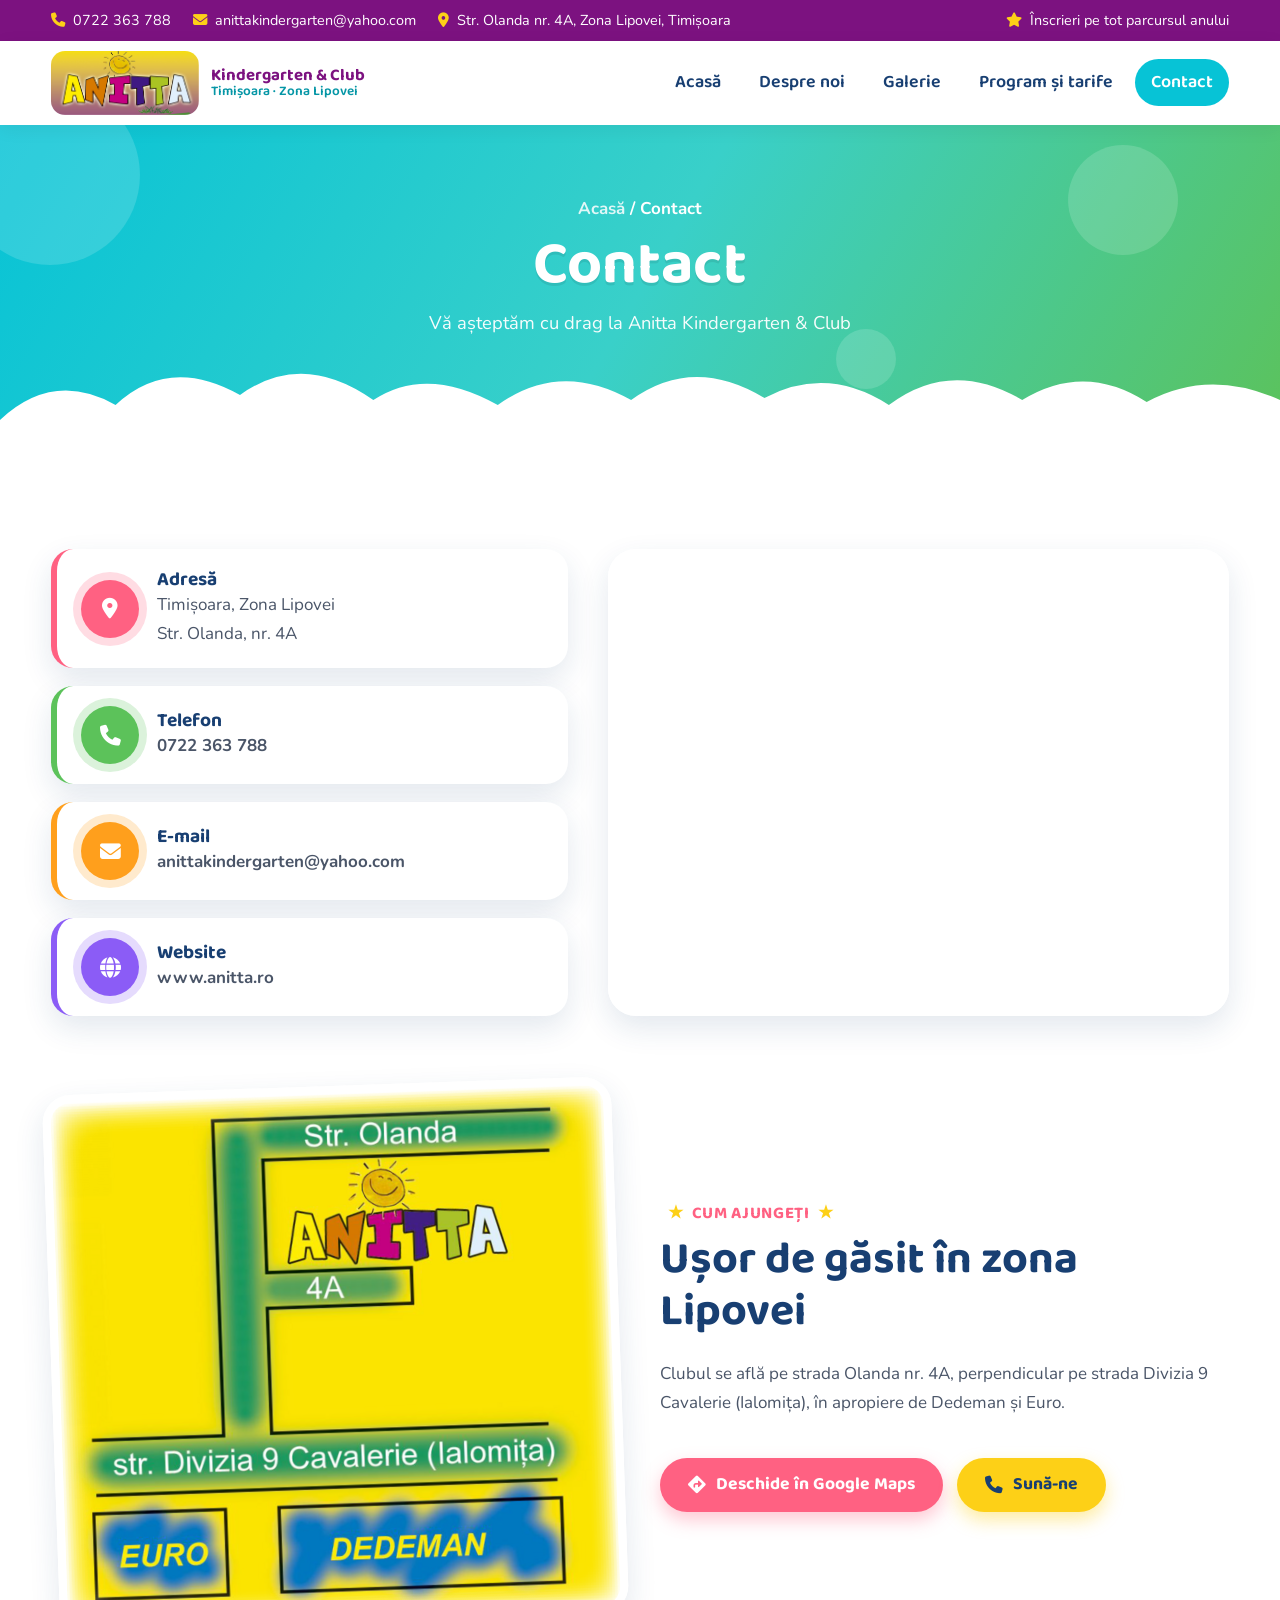
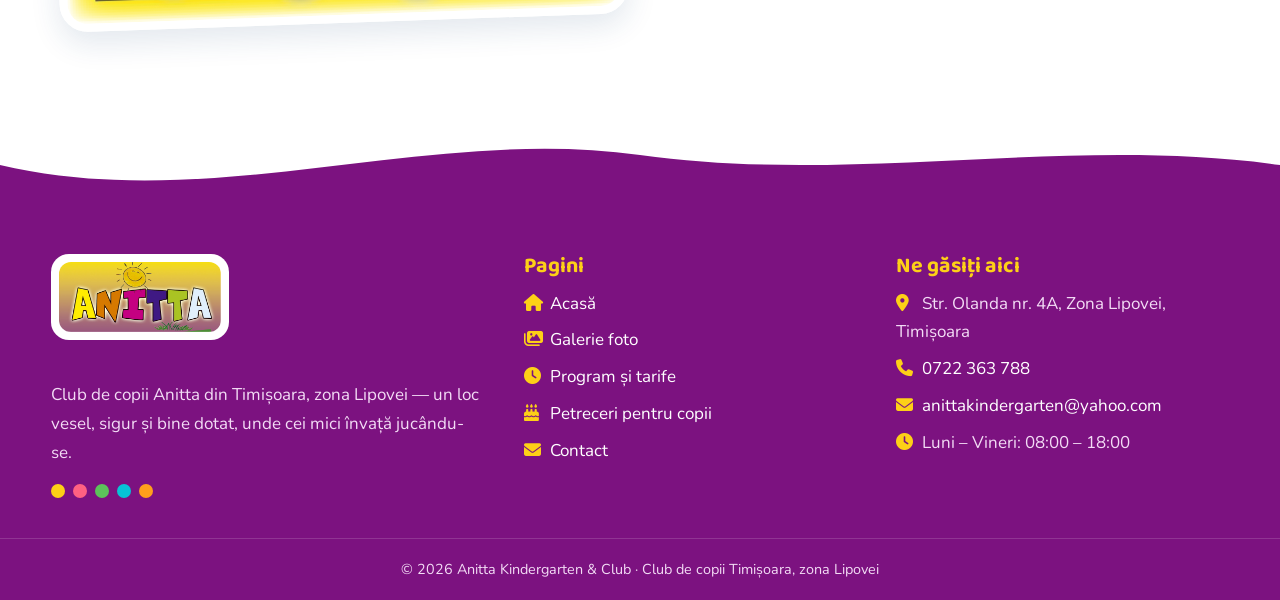
==== contact.html @ d9ce0f3c "Colorful redesign of anitta.ro website Co-Authored-By: Devin AI <158243242+devin-ai-integration[bot]" ====
<!DOCTYPE html>
<html lang="ro">
<head>
<meta charset="utf-8">
<meta name="viewport" content="width=device-width, initial-scale=1">
<title>Contact – Club de copii Anitta Timișoara</title>
<meta name="description" content="Contact Club de copii Anitta Timișoara: Str. Olanda nr. 4A, zona Lipovei. Telefon 0722 363 788.">
<meta name="keywords" content="club copii, grădiniță, timișoara, lipovei, calea lipovei, anitta">
<meta property="og:title" content="Contact – Club de copii Anitta Timișoara">
<meta property="og:description" content="Contact Club de copii Anitta Timișoara: Str. Olanda nr. 4A, zona Lipovei. Telefon 0722 363 788.">
<meta property="og:image" content="assets/img/galerie/despre-noi/a28.jpg">
<link rel="icon" href="assets/img/favicon.svg" type="image/svg+xml">
<link rel="preconnect" href="https://fonts.googleapis.com">
<link rel="preconnect" href="https://fonts.gstatic.com" crossorigin>
<link href="https://fonts.googleapis.com/css2?family=Baloo+2:wght@500;600;700;800&family=Nunito:wght@400;600;700;800&display=swap" rel="stylesheet">
<link rel="stylesheet" href="https://cdnjs.cloudflare.com/ajax/libs/font-awesome/6.5.2/css/all.min.css">
<link rel="stylesheet" href="assets/css/style.css">
</head>
<body>
<div class="topbar">
  <div class="container">
    <div class="topbar-info">
      <a href="tel:+40722363788"><i class="fa-solid fa-phone"></i> 0722 363 788</a>
      <a href="mailto:anittakindergarten@yahoo.com"><i class="fa-solid fa-envelope"></i> anittakindergarten@yahoo.com</a>
      <span class="topbar-address"><i class="fa-solid fa-location-dot"></i> Str. Olanda nr. 4A, Zona Lipovei, Timișoara</span>
    </div>
    <div class="topbar-social"><span><i class="fa-solid fa-star"></i> Înscrieri pe tot parcursul anului</span></div>
  </div>
</div>
<header class="site-header">
  <div class="container">
    <a class="logo" href="index.html" aria-label="Anitta - Acasă">
      <img src="assets/img/logo.png" alt="Anitta Kindergarten &amp; Club" width="305" height="132">
      <span class="logo-text">Kindergarten &amp; Club<small>Timișoara · Zona Lipovei</small></span>
    </a>
    <button class="nav-toggle" aria-label="Meniu" aria-expanded="false"><i class="fa-solid fa-bars"></i></button>
    <nav class="nav" aria-label="Navigare principală"><ul><li><a href="index.html">Acasă</a></li><li><a href="index.html#despre">Despre noi</a></li><li><a href="galerie.html">Galerie</a></li><li><a href="program.html">Program și tarife</a></li><li><a href="contact.html" class="active">Contact</a></li></ul></nav>
  </div>
</header>
<main>
<section class="page-banner ">
  <span class="bubble"></span><span class="bubble"></span><span class="bubble"></span>
  <div class="container">
    <div class="crumbs"><a href="index.html">Acasă</a> / Contact</div>
    <h1>Contact</h1>
    <p>Vă așteptăm cu drag la Anitta Kindergarten &amp; Club</p>
  </div>
  <div class="cloud-divider" aria-hidden="true"><svg viewBox="0 0 1440 110" preserveAspectRatio="none"><path fill="#fff" d="M0 70 Q60 20 130 55 Q190 5 270 45 Q340 0 420 50 Q480 15 560 55 Q630 10 710 50 Q780 5 860 48 Q930 15 1000 55 Q1070 8 1150 50 Q1220 12 1290 52 Q1360 18 1440 50 V110 H0 Z"/></svg></div>
</section>
<section class="section">
  <div class="container contact-grid">
    <div class="contact-cards">
      <div class="contact-card c-pink reveal"><span class="icon"><i class="fa-solid fa-location-dot"></i></span><div><h4>Adresă</h4><p>Timișoara, Zona Lipovei<br>Str. Olanda, nr. 4A</p></div></div>
      <div class="contact-card c-green reveal"><span class="icon"><i class="fa-solid fa-phone"></i></span><div><h4>Telefon</h4><p><a href="tel:+40722363788">0722 363 788</a></p></div></div>
      <div class="contact-card c-orange reveal"><span class="icon"><i class="fa-solid fa-envelope"></i></span><div><h4>E-mail</h4><p><a href="mailto:anittakindergarten@yahoo.com">anittakindergarten@yahoo.com</a></p></div></div>
      <div class="contact-card c-violet reveal"><span class="icon"><i class="fa-solid fa-globe"></i></span><div><h4>Website</h4><p><a href="https://www.anitta.ro">www.anitta.ro</a></p></div></div>
    </div>
    <div class="map reveal">
      <iframe src="https://maps.google.com/maps?q=Strada%20Olanda%204A%2C%20Timi%C8%99oara&amp;z=16&amp;output=embed" title="Hartă Club de copii Anitta" loading="lazy" referrerpolicy="no-referrer-when-downgrade" allowfullscreen></iframe>
    </div>
  </div>
  <div class="container access-map">
    <div class="reveal"><img src="assets/img/harta-acces.png" alt="Schiță de acces: Str. Olanda 4A, lângă str. Divizia 9 Cavalerie, în spatele Dedeman" loading="lazy"></div>
    <div class="reveal">
      <span class="eyebrow">Cum ajungeți</span>
      <h2>Ușor de găsit în zona Lipovei</h2>
      <p>Clubul se află pe strada Olanda nr. 4A, perpendicular pe strada Divizia 9 Cavalerie (Ialomița), în apropiere de Dedeman și Euro.</p>
      <div class="btn-row mt-40">
        <a class="btn" href="https://www.google.com/maps/search/?api=1&amp;query=Strada%20Olanda%204A%2C%20Timi%C8%99oara" target="_blank" rel="noopener"><i class="fa-solid fa-diamond-turn-right"></i> Deschide în Google Maps</a>
        <a class="btn btn--yellow" href="tel:+40722363788"><i class="fa-solid fa-phone"></i> Sună-ne</a>
      </div>
    </div>
  </div>
</section>
</main>
<footer class="site-footer">
  <div class="wave" aria-hidden="true"><svg viewBox="0 0 1440 80" preserveAspectRatio="none"><path d="M0 40 C240 90 480 0 720 30 C960 60 1200 10 1440 40 V80 H0 Z"/></svg></div>
  <div class="container footer-grid">
    <div>
      <a class="footer-logo" href="index.html"><img src="assets/img/logo.png" alt="Anitta Kindergarten &amp; Club"></a>
      <p>Club de copii Anitta din Timișoara, zona Lipovei — un loc vesel, sigur și bine dotat, unde cei mici învață jucându-se.</p>
      <div class="dots"><span style="background:#fdd017"></span><span style="background:#ff6182"></span><span style="background:#5cc25a"></span><span style="background:#07c3d6"></span><span style="background:#ff9f1c"></span></div>
    </div>
    <div>
      <h4>Pagini</h4>
      <ul>
        <li><a href="index.html"><i class="fa-solid fa-house"></i> Acasă</a></li>
        <li><a href="galerie.html"><i class="fa-solid fa-images"></i> Galerie foto</a></li>
        <li><a href="program.html"><i class="fa-solid fa-clock"></i> Program și tarife</a></li>
        <li><a href="petreceri.html"><i class="fa-solid fa-cake-candles"></i> Petreceri pentru copii</a></li>
        <li><a href="contact.html"><i class="fa-solid fa-envelope"></i> Contact</a></li>
      </ul>
    </div>
    <div>
      <h4>Ne găsiți aici</h4>
      <ul>
        <li><span><i class="fa-solid fa-location-dot"></i> Str. Olanda nr. 4A, Zona Lipovei, Timișoara</span></li>
        <li><a href="tel:+40722363788"><i class="fa-solid fa-phone"></i> 0722 363 788</a></li>
        <li><a href="mailto:anittakindergarten@yahoo.com"><i class="fa-solid fa-envelope"></i> anittakindergarten@yahoo.com</a></li>
        <li><span><i class="fa-solid fa-clock"></i> Luni – Vineri: 08:00 – 18:00</span></li>
      </ul>
    </div>
  </div>
  <div class="footer-bottom">© <span id="year">2026</span> Anitta Kindergarten &amp; Club · Club de copii Timișoara, zona Lipovei</div>
</footer>

<script src="assets/js/main.js"></script>
</body>
</html>
---- assets/css/style.css ----
:root {
  --aqua: #07c3d6;
  --aqua-dark: #0596a6;
  --aqua-light: #d4f4f8;
  --pink: #ff6182;
  --pink-dark: #e8465f;
  --yellow: #fdd017;
  --orange: #ff9f1c;
  --green: #5cc25a;
  --purple: #7c1280;
  --violet: #8b5cf6;
  --navy: #183f72;
  --text: #4a5568;
  --white: #fff;
  --radius: 24px;
  --shadow: 0 12px 30px rgba(24, 63, 114, 0.12);
  --font-head: "Baloo 2", "Comic Sans MS", cursive;
  --font-body: "Nunito", "Segoe UI", Arial, sans-serif;
}

*, *::before, *::after { box-sizing: border-box; }

html { scroll-behavior: smooth; }

body {
  margin: 0;
  font-family: var(--font-body);
  font-size: 17px;
  line-height: 1.7;
  color: var(--text);
  background: var(--white);
  overflow-x: hidden;
}

img { max-width: 100%; display: block; }

a { color: var(--pink); text-decoration: none; transition: color .2s; }
a:hover { color: var(--pink-dark); }

h1, h2, h3, h4 {
  font-family: var(--font-head);
  color: var(--navy);
  line-height: 1.15;
  margin: 0 0 .5em;
}

h1 { font-size: clamp(2.4rem, 5vw, 3.8rem); }
h2 { font-size: clamp(2rem, 3.6vw, 2.8rem); }
h3 { font-size: 1.45rem; }

.container { width: min(1180px, 92%); margin: 0 auto; }

.section { padding: 90px 0; position: relative; }
.section--aqua { background: var(--aqua-light); }
.section--pattern {
  background-color: var(--aqua-light);
  background-image: url("../img/pattern.svg");
  background-size: 420px;
}

.section-head { text-align: center; max-width: 720px; margin: 0 auto 50px; }
.eyebrow {
  display: inline-block;
  font-family: var(--font-head);
  font-weight: 700;
  font-size: 1.05rem;
  color: var(--pink);
  letter-spacing: .04em;
  text-transform: uppercase;
  margin-bottom: 6px;
}
.eyebrow::before, .eyebrow::after { content: "★"; color: var(--yellow); margin: 0 8px; }

/* ---------- Top bar & header ---------- */
.topbar {
  background: var(--purple);
  color: #fff;
  font-size: .9rem;
}
.topbar .container { display: flex; justify-content: space-between; align-items: center; gap: 16px; padding: 8px 0; flex-wrap: wrap; }
.topbar a { color: #fff; }
.topbar a:hover { color: var(--yellow); }
.topbar span, .topbar a { display: inline-flex; align-items: center; gap: 8px; }
.topbar .topbar-info { display: flex; gap: 22px; flex-wrap: wrap; }
.topbar i { color: var(--yellow); }

.site-header {
  position: sticky;
  top: 0;
  z-index: 50;
  background: rgba(255, 255, 255, .96);
  backdrop-filter: blur(6px);
  box-shadow: 0 4px 18px rgba(0, 0, 0, .06);
}
.site-header .container { display: flex; align-items: center; justify-content: space-between; padding: 10px 0; }
.logo { display: flex; align-items: center; gap: 12px; }
.logo img { height: 64px; width: auto; border-radius: 14px; }
.logo-text { font-family: var(--font-head); line-height: 1.05; color: var(--purple); font-weight: 700; font-size: 1.05rem; }
.logo-text small { display: block; color: var(--aqua-dark); font-size: .85rem; font-weight: 600; }

.nav ul { list-style: none; display: flex; gap: 6px; margin: 0; padding: 0; align-items: center; }
.nav a {
  font-family: var(--font-head);
  font-weight: 600;
  font-size: 1.12rem;
  color: var(--navy);
  padding: 8px 16px;
  border-radius: 999px;
  display: block;
}
.nav a:hover { color: var(--pink); background: #fff0f3; }
.nav a.active { color: #fff; background: var(--pink); }
.nav li:nth-child(2) a.active { background: var(--orange); }
.nav li:nth-child(3) a.active { background: var(--green); }
.nav li:nth-child(4) a.active { background: var(--violet); }
.nav li:nth-child(5) a.active { background: var(--aqua); }

.nav-toggle {
  display: none;
  background: var(--pink);
  color: #fff;
  border: 0;
  width: 46px; height: 46px;
  border-radius: 14px;
  font-size: 1.3rem;
  cursor: pointer;
}

/* ---------- Buttons ---------- */
.btn {
  display: inline-flex;
  align-items: center;
  gap: 10px;
  font-family: var(--font-head);
  font-weight: 700;
  font-size: 1.1rem;
  padding: 12px 28px;
  border-radius: 999px;
  border: 0;
  cursor: pointer;
  transition: transform .2s, box-shadow .2s, background .2s;
  color: #fff;
  background: var(--pink);
  box-shadow: 0 8px 18px rgba(255, 97, 130, .35);
}
.btn:hover { color: #fff; transform: translateY(-3px); background: var(--pink-dark); }
.btn--yellow { background: var(--yellow); color: var(--navy); box-shadow: 0 8px 18px rgba(253, 208, 23, .4); }
.btn--yellow:hover { background: #f5c400; color: var(--navy); }
.btn--outline { background: #fff; color: var(--navy); box-shadow: var(--shadow); }
.btn--outline:hover { background: var(--navy); color: #fff; }
.btn-row { display: flex; gap: 14px; flex-wrap: wrap; }

/* ---------- Hero ---------- */
.hero {
  position: relative;
  background-color: var(--aqua-light);
  background-image: url("../img/pattern.svg");
  background-size: 420px;
  padding: 70px 0 150px;
  overflow: hidden;
}
.hero .container { display: grid; grid-template-columns: 1.05fr 1fr; gap: 50px; align-items: center; position: relative; z-index: 2; }
.hero h1 span { color: var(--pink); }
.hero h1 .c1 { color: var(--orange); }
.hero h1 .c2 { color: var(--green); }
.hero h1 .c3 { color: var(--violet); }
.hero h1 .c4 { color: var(--aqua-dark); }
.hero-badge {
  display: inline-flex; align-items: center; gap: 8px;
  background: #fff; color: var(--purple);
  font-weight: 700; padding: 6px 16px; border-radius: 999px;
  box-shadow: var(--shadow); margin-bottom: 18px; font-size: .95rem;
}
.hero-badge i { color: var(--orange); }
.hero p.lead { font-size: 1.2rem; max-width: 520px; margin-bottom: 28px; }
.hero-highlight {
  display: inline-block;
  background: var(--yellow);
  color: var(--navy);
  font-family: var(--font-head);
  font-weight: 700;
  padding: 2px 14px;
  border-radius: 12px;
  transform: rotate(-1.5deg);
}
.hero-media { position: relative; }
.hero-media .blob {
  border-radius: 58% 42% 46% 54% / 50% 56% 44% 50%;
  overflow: hidden;
  border: 10px solid #fff;
  box-shadow: var(--shadow);
  aspect-ratio: 1 / 1;
}
.hero-media .blob img { width: 100%; height: 100%; object-fit: cover; }
.float-card {
  position: absolute;
  background: #fff;
  border-radius: 18px;
  padding: 12px 18px;
  box-shadow: var(--shadow);
  display: flex; align-items: center; gap: 12px;
  font-family: var(--font-head); font-weight: 700; color: var(--navy);
  line-height: 1.2;
  animation: bob 4s ease-in-out infinite;
}
.float-card small { display: block; font-family: var(--font-body); font-weight: 600; color: var(--text); font-size: .8rem; }
.float-card .icon { width: 44px; height: 44px; font-size: 1.1rem; }
.float-card--a { left: -30px; bottom: 40px; }
.float-card--b { right: -10px; top: 30px; animation-delay: -2s; }

.hero-rainbow { position: absolute; left: -60px; bottom: 40px; width: 360px; opacity: .9; z-index: 1; }
.hero-sun { position: absolute; right: 6%; top: 30px; width: 90px; z-index: 1; animation: spin 30s linear infinite; }

.cloud-divider { position: absolute; left: 0; right: 0; bottom: -1px; z-index: 3; line-height: 0; }
.cloud-divider svg { width: 100%; height: 110px; display: block; }

.wave { line-height: 0; }
.wave svg { width: 100%; height: 80px; display: block; }

@keyframes bob { 0%, 100% { transform: translateY(0); } 50% { transform: translateY(-10px); } }
@keyframes spin { to { transform: rotate(360deg); } }

/* ---------- Page banner ---------- */
.page-banner {
  position: relative;
  background: linear-gradient(120deg, var(--aqua) 0%, #39d0c9 50%, var(--green) 100%);
  color: #fff;
  text-align: center;
  padding: 70px 0 120px;
  overflow: hidden;
}
.page-banner.banner--pink { background: linear-gradient(120deg, var(--pink) 0%, var(--orange) 100%); }
.page-banner.banner--violet { background: linear-gradient(120deg, var(--violet) 0%, var(--pink) 100%); }
.page-banner.banner--sun { background: linear-gradient(120deg, var(--orange) 0%, var(--yellow) 100%); }
.page-banner h1 { color: #fff; margin-bottom: 6px; text-shadow: 0 3px 0 rgba(0, 0, 0, .08); }
.page-banner p { font-size: 1.15rem; margin: 0; opacity: .95; }
.page-banner .crumbs { font-weight: 700; margin-bottom: 8px; }
.page-banner .crumbs a { color: #fff; opacity: .85; }
.page-banner .bubble { position: absolute; border-radius: 50%; background: rgba(255, 255, 255, .15); }
.page-banner .bubble:nth-of-type(1) { width: 180px; height: 180px; left: -40px; top: -40px; }
.page-banner .bubble:nth-of-type(2) { width: 110px; height: 110px; right: 8%; top: 20px; }
.page-banner .bubble:nth-of-type(3) { width: 60px; height: 60px; right: 30%; bottom: 70px; }

/* ---------- About ---------- */
.about-grid { display: grid; grid-template-columns: 1fr 1fr; gap: 60px; align-items: center; }
.collage { position: relative; display: grid; grid-template-columns: 1fr 1fr; gap: 16px; }
.collage img { border-radius: var(--radius); box-shadow: var(--shadow); object-fit: cover; width: 100%; height: 100%; }
.collage .tall { grid-row: span 2; aspect-ratio: 3 / 4; border: 6px solid var(--yellow); }
.collage .sq { aspect-ratio: 4 / 3; }
.collage .sq:nth-child(2) { border: 6px solid var(--pink); }
.collage .sq:nth-child(3) { border: 6px solid var(--green); }
.check-list { list-style: none; padding: 0; margin: 20px 0 30px; display: grid; gap: 10px; }
.check-list li { display: flex; gap: 12px; align-items: flex-start; }
.check-list i { color: #fff; background: var(--green); border-radius: 50%; width: 26px; height: 26px; display: inline-grid; place-items: center; font-size: .75rem; flex-shrink: 0; margin-top: 3px; }
.check-list li:nth-child(2) i { background: var(--orange); }
.check-list li:nth-child(3) i { background: var(--pink); }
.check-list li:nth-child(4) i { background: var(--violet); }

/* ---------- Feature cards ---------- */
.cards { display: grid; grid-template-columns: repeat(3, 1fr); gap: 28px; }
.card {
  background: #fff;
  border-radius: var(--radius);
  padding: 34px 28px;
  box-shadow: var(--shadow);
  text-align: center;
  border-bottom: 6px solid var(--c, var(--aqua));
  transition: transform .25s;
}
.card:hover { transform: translateY(-8px); }
.card h3 { color: var(--c, var(--navy)); }
.card p { margin: 0; }
.icon {
  width: 78px; height: 78px;
  border-radius: 50%;
  display: inline-grid; place-items: center;
  font-size: 1.9rem;
  color: #fff;
  background: var(--c, var(--aqua));
  margin-bottom: 18px;
  box-shadow: 0 0 0 8px color-mix(in srgb, var(--c, var(--aqua)) 22%, transparent);
}
.c-pink { --c: var(--pink); }
.c-orange { --c: var(--orange); }
.c-green { --c: var(--green); }
.c-violet { --c: var(--violet); }
.c-aqua { --c: var(--aqua); }
.c-yellow { --c: #f2b705; }
.c-purple { --c: var(--purple); }

/* ---------- Activities ---------- */
.activity-grid { display: grid; grid-template-columns: repeat(4, 1fr); gap: 24px; }
.activity {
  position: relative;
  border-radius: var(--radius);
  overflow: hidden;
  box-shadow: var(--shadow);
  background: #fff;
  color: var(--text);
  transition: transform .25s;
}
.activity:hover { transform: translateY(-8px) rotate(-1deg); color: var(--text); }
.activity img { aspect-ratio: 4 / 3; object-fit: cover; width: 100%; }
.activity .body { padding: 18px 20px 22px; }
.activity h3 { margin-bottom: 4px; font-size: 1.3rem; color: var(--c); }
.activity p { margin: 0; font-size: .95rem; }
.activity .tag {
  position: absolute; top: 14px; left: 14px;
  background: var(--c); color: #fff;
  font-weight: 800; font-size: .8rem;
  padding: 4px 12px; border-radius: 999px;
}

/* ---------- Pricing / program ---------- */
.pricing { display: grid; grid-template-columns: repeat(2, 1fr); gap: 34px; max-width: 980px; margin: 0 auto; }
.price-card {
  background: #fff;
  border-radius: 32px;
  box-shadow: var(--shadow);
  overflow: hidden;
  position: relative;
}
.price-card .head {
  background: var(--c);
  color: #fff;
  padding: 30px 30px 50px;
  text-align: center;
  position: relative;
}
.price-card .head h3 { color: #fff; font-size: 1.7rem; margin: 0; }
.price-card .head .hours { font-weight: 700; opacity: .95; }
.price-card .head::after {
  content: "";
  position: absolute; left: 0; right: 0; bottom: -1px; height: 30px;
  background: #fff;
  border-radius: 50% 50% 0 0 / 100% 100% 0 0;
}
.price {
  text-align: center;
  font-family: var(--font-head);
  color: var(--navy);
  margin-top: -6px;
}
.price strong { font-size: 3.2rem; color: var(--c); }
.price span { display: block; font-size: 1rem; font-family: var(--font-body); color: var(--text); font-weight: 700; margin-top: -10px; }
.price-card ul { list-style: none; padding: 10px 34px 0; margin: 0; }
.price-card li { padding: 9px 0; border-bottom: 2px dashed #e6eef5; display: flex; gap: 12px; align-items: center; }
.price-card li:last-child { border-bottom: 0; }
.price-card li i { color: var(--c); width: 20px; text-align: center; }
.price-card .foot { padding: 20px 34px 34px; text-align: center; }
.ribbon {
  position: absolute; top: 18px; right: -40px;
  background: var(--yellow); color: var(--navy);
  font-weight: 800; font-size: .8rem;
  padding: 4px 46px; transform: rotate(40deg);
  z-index: 2;
}
.note {
  max-width: 980px;
  margin: 34px auto 0;
  background: #fff8db;
  border-left: 6px solid var(--yellow);
  border-radius: 16px;
  padding: 16px 22px;
  font-weight: 700;
  color: var(--navy);
  display: flex; gap: 12px; align-items: center;
}
.note i { color: var(--orange); font-size: 1.3rem; }

.timeline { list-style: none; margin: 0; padding: 10px 34px 0; position: relative; }
.timeline li { display: grid; grid-template-columns: 74px 1fr; gap: 14px; padding: 8px 0; border: 0; align-items: center; }
.timeline .time {
  font-family: var(--font-head); font-weight: 700;
  background: color-mix(in srgb, var(--c) 15%, #fff);
  color: var(--c);
  border-radius: 12px; text-align: center; padding: 2px 0;
}

/* ---------- Gallery ---------- */
.gallery-strip { display: grid; grid-template-columns: repeat(6, 1fr); gap: 14px; }
.gallery-strip a { border-radius: 18px; overflow: hidden; aspect-ratio: 1 / 1; box-shadow: var(--shadow); }
.gallery-strip img { width: 100%; height: 100%; object-fit: cover; transition: transform .4s; }
.gallery-strip a:hover img { transform: scale(1.1); }

.tabs { display: flex; justify-content: center; gap: 12px; flex-wrap: wrap; margin-bottom: 40px; }
.tab {
  font-family: var(--font-head); font-weight: 700; font-size: 1.15rem;
  border: 3px solid var(--c); color: var(--c); background: #fff;
  padding: 8px 24px; border-radius: 999px; cursor: pointer;
  display: inline-flex; gap: 10px; align-items: center;
}
.tab .count { background: var(--c); color: #fff; border-radius: 999px; font-size: .8rem; padding: 0 8px; }
.tab.active, .tab:hover { background: var(--c); color: #fff; }
.tab.active .count, .tab:hover .count { background: #fff; color: var(--c); }

.album { display: none; }
.album.active { display: block; animation: fade .4s; }
.album-group { margin-bottom: 46px; }
.album-group h3 { display: flex; align-items: center; gap: 12px; }
.album-group h3::before { content: ""; width: 14px; height: 14px; border-radius: 50%; background: var(--c); box-shadow: 18px 0 0 var(--yellow), 36px 0 0 var(--pink); margin-right: 40px; }
.photo-grid { display: grid; grid-template-columns: repeat(auto-fill, minmax(210px, 1fr)); gap: 14px; }
.photo-grid a { border-radius: 18px; overflow: hidden; aspect-ratio: 4 / 3; background: var(--aqua-light); box-shadow: 0 6px 16px rgba(24, 63, 114, .1); }
.photo-grid img { width: 100%; height: 100%; object-fit: cover; transition: transform .4s; }
.photo-grid a:hover img { transform: scale(1.08); }

@keyframes fade { from { opacity: 0; transform: translateY(10px); } to { opacity: 1; transform: none; } }

.lightbox {
  position: fixed; inset: 0; z-index: 100;
  background: rgba(15, 30, 60, .92);
  display: none; align-items: center; justify-content: center;
}
.lightbox.open { display: flex; }
.lightbox img { max-width: 90vw; max-height: 82vh; border-radius: 16px; border: 6px solid #fff; }
.lightbox button {
  position: absolute; border: 0; cursor: pointer;
  width: 54px; height: 54px; border-radius: 50%;
  background: var(--pink); color: #fff; font-size: 1.3rem;
}
.lightbox .lb-close { top: 20px; right: 20px; background: #fff; color: var(--navy); }
.lightbox .lb-prev { left: 20px; }
.lightbox .lb-next { right: 20px; }
.lightbox .lb-count { position: absolute; bottom: 20px; color: #fff; font-weight: 700; }

/* ---------- CTA band ---------- */
.cta {
  background: linear-gradient(110deg, var(--pink) 0%, var(--orange) 55%, var(--yellow) 100%);
  border-radius: 36px;
  padding: 50px 56px;
  color: #fff;
  display: flex; align-items: center; justify-content: space-between; gap: 30px; flex-wrap: wrap;
  position: relative; overflow: hidden;
  box-shadow: 0 18px 40px rgba(255, 97, 130, .35);
}
.cta h2 { color: #fff; margin: 0 0 6px; }
.cta p { margin: 0; font-size: 1.15rem; font-weight: 600; }
.cta::before, .cta::after { content: ""; position: absolute; border-radius: 50%; background: rgba(255, 255, 255, .18); }
.cta::before { width: 220px; height: 220px; right: -60px; top: -90px; }
.cta::after { width: 120px; height: 120px; left: 30%; bottom: -70px; }
.cta > * { position: relative; z-index: 1; }

/* ---------- Contact ---------- */
.contact-grid { display: grid; grid-template-columns: 1fr 1.2fr; gap: 40px; align-items: stretch; }
.contact-cards { display: grid; gap: 18px; }
.contact-card {
  display: flex; align-items: center; gap: 18px;
  background: #fff; border-radius: 22px; padding: 20px 24px;
  box-shadow: var(--shadow);
  border-left: 6px solid var(--c);
}
.contact-card .icon { width: 58px; height: 58px; font-size: 1.3rem; margin: 0; flex-shrink: 0; }
.contact-card h4 { margin: 0; font-size: 1.2rem; }
.contact-card p { margin: 0; }
.contact-card a { color: var(--text); font-weight: 700; }
.contact-card a:hover { color: var(--pink); }
.map {
  border-radius: 28px; overflow: hidden;
  box-shadow: var(--shadow);
  border: 8px solid #fff;
  min-height: 380px;
}
.map iframe { width: 100%; height: 100%; min-height: 380px; border: 0; display: block; }
.access-map { display: grid; grid-template-columns: 1fr 1fr; gap: 40px; align-items: center; margin-top: 70px; }
.access-map img { border-radius: 28px; box-shadow: var(--shadow); transform: rotate(-2deg); border: 8px solid #fff; }

/* ---------- Party ---------- */
.days-badge {
  display: inline-flex; align-items: center; gap: 10px;
  background: var(--yellow); color: var(--navy);
  font-family: var(--font-head); font-weight: 700; font-size: 1.2rem;
  padding: 8px 24px; border-radius: 999px;
}
.party-list { display: grid; grid-template-columns: 1fr 1fr; gap: 6px 20px; }

/* ---------- Footer ---------- */
.site-footer { background: var(--purple); color: #f3dcf5; position: relative; margin-top: 90px; }
.site-footer .wave { position: absolute; top: -79px; left: 0; right: 0; }
.site-footer .wave path { fill: var(--purple); }
.footer-grid { display: grid; grid-template-columns: 1.3fr 1fr 1fr; gap: 40px; padding: 50px 0 40px; }
.site-footer h4 { color: var(--yellow); font-size: 1.35rem; }
.site-footer a { color: #fff; }
.site-footer a:hover { color: var(--yellow); }
.site-footer ul { list-style: none; padding: 0; margin: 0; display: grid; gap: 8px; }
.site-footer ul i { color: var(--yellow); width: 22px; }
.footer-logo { display: inline-block; background: #fff; padding: 8px; border-radius: 18px; margin-bottom: 14px; }
.footer-logo img { height: 70px; border-radius: 12px; }
.footer-bottom { border-top: 1px solid rgba(255, 255, 255, .15); padding: 18px 0; font-size: .9rem; text-align: center; }
.dots { display: flex; gap: 8px; margin-top: 16px; }
.dots span { width: 14px; height: 14px; border-radius: 50%; }

/* ---------- Utilities ---------- */
.text-center { text-align: center; }
.mt-40 { margin-top: 40px; }
.reveal { opacity: 0; transform: translateY(30px); transition: opacity .7s, transform .7s; }
.reveal.visible { opacity: 1; transform: none; }

/* ---------- Responsive ---------- */
@media (max-width: 1024px) {
  .activity-grid { grid-template-columns: repeat(2, 1fr); }
  .gallery-strip { grid-template-columns: repeat(3, 1fr); }
  .footer-grid { grid-template-columns: 1fr 1fr; }
}

@media (max-width: 900px) {
  .nav-toggle { display: inline-grid; place-items: center; }
  .nav {
    position: absolute; top: 100%; left: 0; right: 0;
    background: #fff;
    box-shadow: 0 12px 20px rgba(0, 0, 0, .08);
    max-height: 0; overflow: hidden;
    transition: max-height .35s;
  }
  .nav.open { max-height: 420px; }
  .nav ul { flex-direction: column; align-items: stretch; padding: 10px 4%; }
  .nav a { padding: 12px 18px; }
  .hero .container, .about-grid, .contact-grid, .access-map { grid-template-columns: 1fr; }
  .hero { padding-top: 40px; }
  .hero-media { max-width: 460px; margin: 0 auto; }
  .cards { grid-template-columns: 1fr 1fr; }
  .pricing { grid-template-columns: 1fr; }
  .topbar .topbar-address { display: none; }
}

@media (max-width: 600px) {
  body { font-size: 16px; }
  .section { padding: 64px 0; }
  .cards, .activity-grid, .footer-grid, .party-list { grid-template-columns: 1fr; }
  .gallery-strip { grid-template-columns: repeat(2, 1fr); }
  .logo img { height: 52px; }
  .logo-text { display: none; }
  .float-card--a { left: 0; }
  .float-card--b { right: 0; }
  .cta { padding: 36px 28px; }
  .topbar .container { justify-content: center; }
  .topbar .topbar-social { display: none; }
}

@media (prefers-reduced-motion: reduce) {
  *, *::before, *::after { animation: none !important; transition: none !important; }
  .reveal { opacity: 1; transform: none; }
}

@media (max-width: 600px) {
  .topbar .topbar-info { gap: 2px 18px; justify-content: center; }
  .topbar .topbar-info a[href^="mailto"] { display: none; }
}
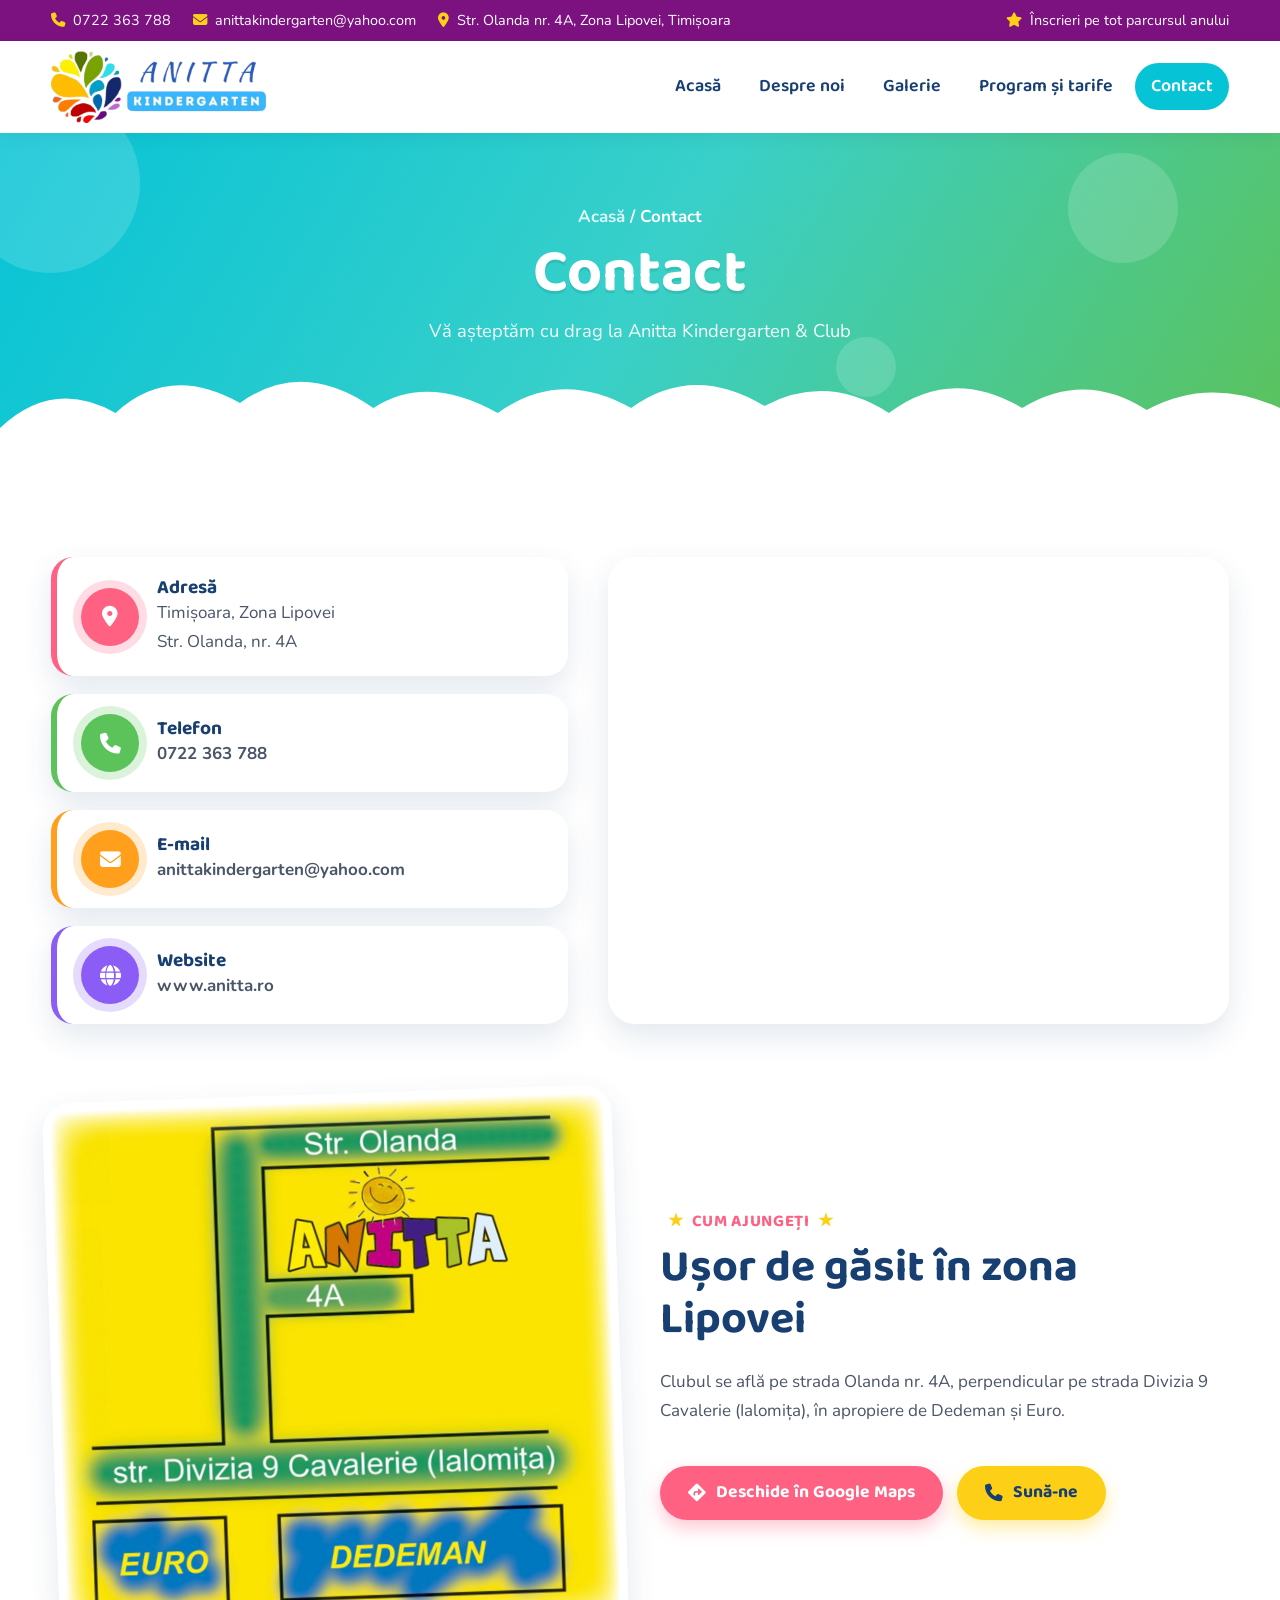
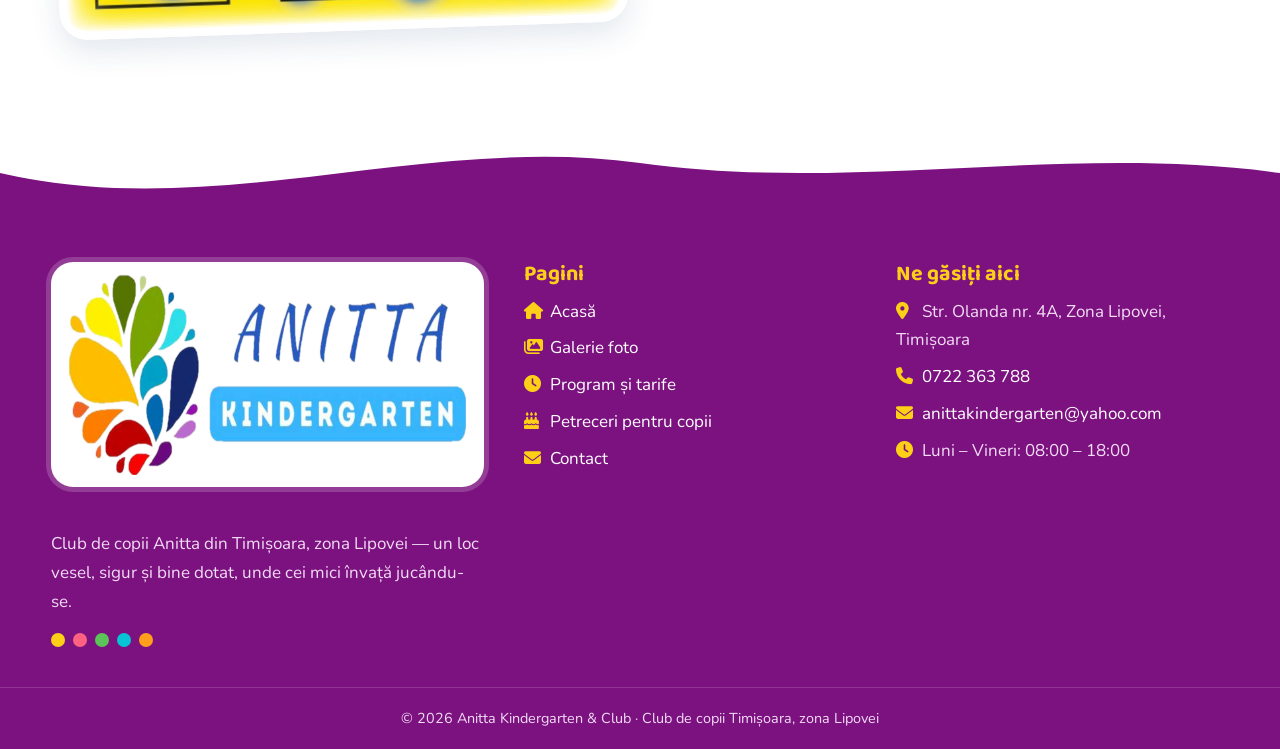
==== commit cb217b82: "Replace old logo with new Anitta Kindergarten logo Co-Authored-By: Devin AI <158243242+devin-ai-inte" ====
--- a/contact.html
+++ b/contact.html
@@ -9,7 +9,8 @@
 <meta property="og:title" content="Contact – Club de copii Anitta Timișoara">
 <meta property="og:description" content="Contact Club de copii Anitta Timișoara: Str. Olanda nr. 4A, zona Lipovei. Telefon 0722 363 788.">
 <meta property="og:image" content="assets/img/galerie/despre-noi/a28.jpg">
-<link rel="icon" href="assets/img/favicon.svg" type="image/svg+xml">
+<link rel="icon" href="assets/img/favicon-32.png" type="image/png" sizes="32x32">
+<link rel="apple-touch-icon" href="assets/img/anitta-kindergarten-icon.png">
 <link rel="preconnect" href="https://fonts.googleapis.com">
 <link rel="preconnect" href="https://fonts.gstatic.com" crossorigin>
 <link href="https://fonts.googleapis.com/css2?family=Baloo+2:wght@500;600;700;800&family=Nunito:wght@400;600;700;800&display=swap" rel="stylesheet">
@@ -30,8 +31,7 @@
 <header class="site-header">
   <div class="container">
     <a class="logo" href="index.html" aria-label="Anitta - Acasă">
-      <img src="assets/img/logo.png" alt="Anitta Kindergarten &amp; Club" width="305" height="132">
-      <span class="logo-text">Kindergarten &amp; Club<small>Timișoara · Zona Lipovei</small></span>
+      <img src="assets/img/anitta-kindergarten-logo.png" alt="Anitta Kindergarten" width="600" height="201">
     </a>
     <button class="nav-toggle" aria-label="Meniu" aria-expanded="false"><i class="fa-solid fa-bars"></i></button>
     <nav class="nav" aria-label="Navigare principală"><ul><li><a href="index.html">Acasă</a></li><li><a href="index.html#despre">Despre noi</a></li><li><a href="galerie.html">Galerie</a></li><li><a href="program.html">Program și tarife</a></li><li><a href="contact.html" class="active">Contact</a></li></ul></nav>
@@ -77,7 +77,7 @@
   <div class="wave" aria-hidden="true"><svg viewBox="0 0 1440 80" preserveAspectRatio="none"><path d="M0 40 C240 90 480 0 720 30 C960 60 1200 10 1440 40 V80 H0 Z"/></svg></div>
   <div class="container footer-grid">
     <div>
-      <a class="footer-logo" href="index.html"><img src="assets/img/logo.png" alt="Anitta Kindergarten &amp; Club"></a>
+      <a class="footer-logo" href="index.html"><img src="assets/img/anitta-kindergarten-logo.png" alt="Anitta Kindergarten" width="600" height="201"></a>
       <p>Club de copii Anitta din Timișoara, zona Lipovei — un loc vesel, sigur și bine dotat, unde cei mici învață jucându-se.</p>
       <div class="dots"><span style="background:#fdd017"></span><span style="background:#ff6182"></span><span style="background:#5cc25a"></span><span style="background:#07c3d6"></span><span style="background:#ff9f1c"></span></div>
     </div>
--- a/assets/css/style.css
+++ b/assets/css/style.css
@@ -94,9 +94,8 @@
 }
 .site-header .container { display: flex; align-items: center; justify-content: space-between; padding: 10px 0; }
 .logo { display: flex; align-items: center; gap: 12px; }
-.logo img { height: 64px; width: auto; border-radius: 14px; }
-.logo-text { font-family: var(--font-head); line-height: 1.05; color: var(--purple); font-weight: 700; font-size: 1.05rem; }
-.logo-text small { display: block; color: var(--aqua-dark); font-size: .85rem; font-weight: 600; }
+.logo img { height: 72px; width: auto; transition: transform .3s; }
+.logo:hover img { transform: scale(1.04) rotate(-1deg); }
 
 .nav ul { list-style: none; display: flex; gap: 6px; margin: 0; padding: 0; align-items: center; }
 .nav a {
@@ -483,8 +482,8 @@
 .site-footer a:hover { color: var(--yellow); }
 .site-footer ul { list-style: none; padding: 0; margin: 0; display: grid; gap: 8px; }
 .site-footer ul i { color: var(--yellow); width: 22px; }
-.footer-logo { display: inline-block; background: #fff; padding: 8px; border-radius: 18px; margin-bottom: 14px; }
-.footer-logo img { height: 70px; border-radius: 12px; }
+.footer-logo { display: inline-block; background: #fff; padding: 12px 18px; border-radius: 22px; margin-bottom: 16px; box-shadow: 0 0 0 5px rgba(255, 255, 255, .18); }
+.footer.logo img { height: 72px; width: auto; }
 .footer-bottom { border-top: 1px solid rgba(255, 255, 255, .15); padding: 18px 0; font-size: .9rem; text-align: center; }
 .dots { display: flex; gap: 8px; margin-top: 16px; }
 .dots span { width: 14px; height: 14px; border-radius: 50%; }
@@ -527,8 +526,7 @@
   .section { padding: 64px 0; }
   .cards, .activity-grid, .footer-grid, .party-list { grid-template-columns: 1fr; }
   .gallery-strip { grid-template-columns: repeat(2, 1fr); }
-  .logo img { height: 52px; }
-  .logo-text { display: none; }
+  .logo img { height: 56px; }
   .float-card--a { left: 0; }
   .float-card--b { right: 0; }
   .cta { padding: 36px 28px; }
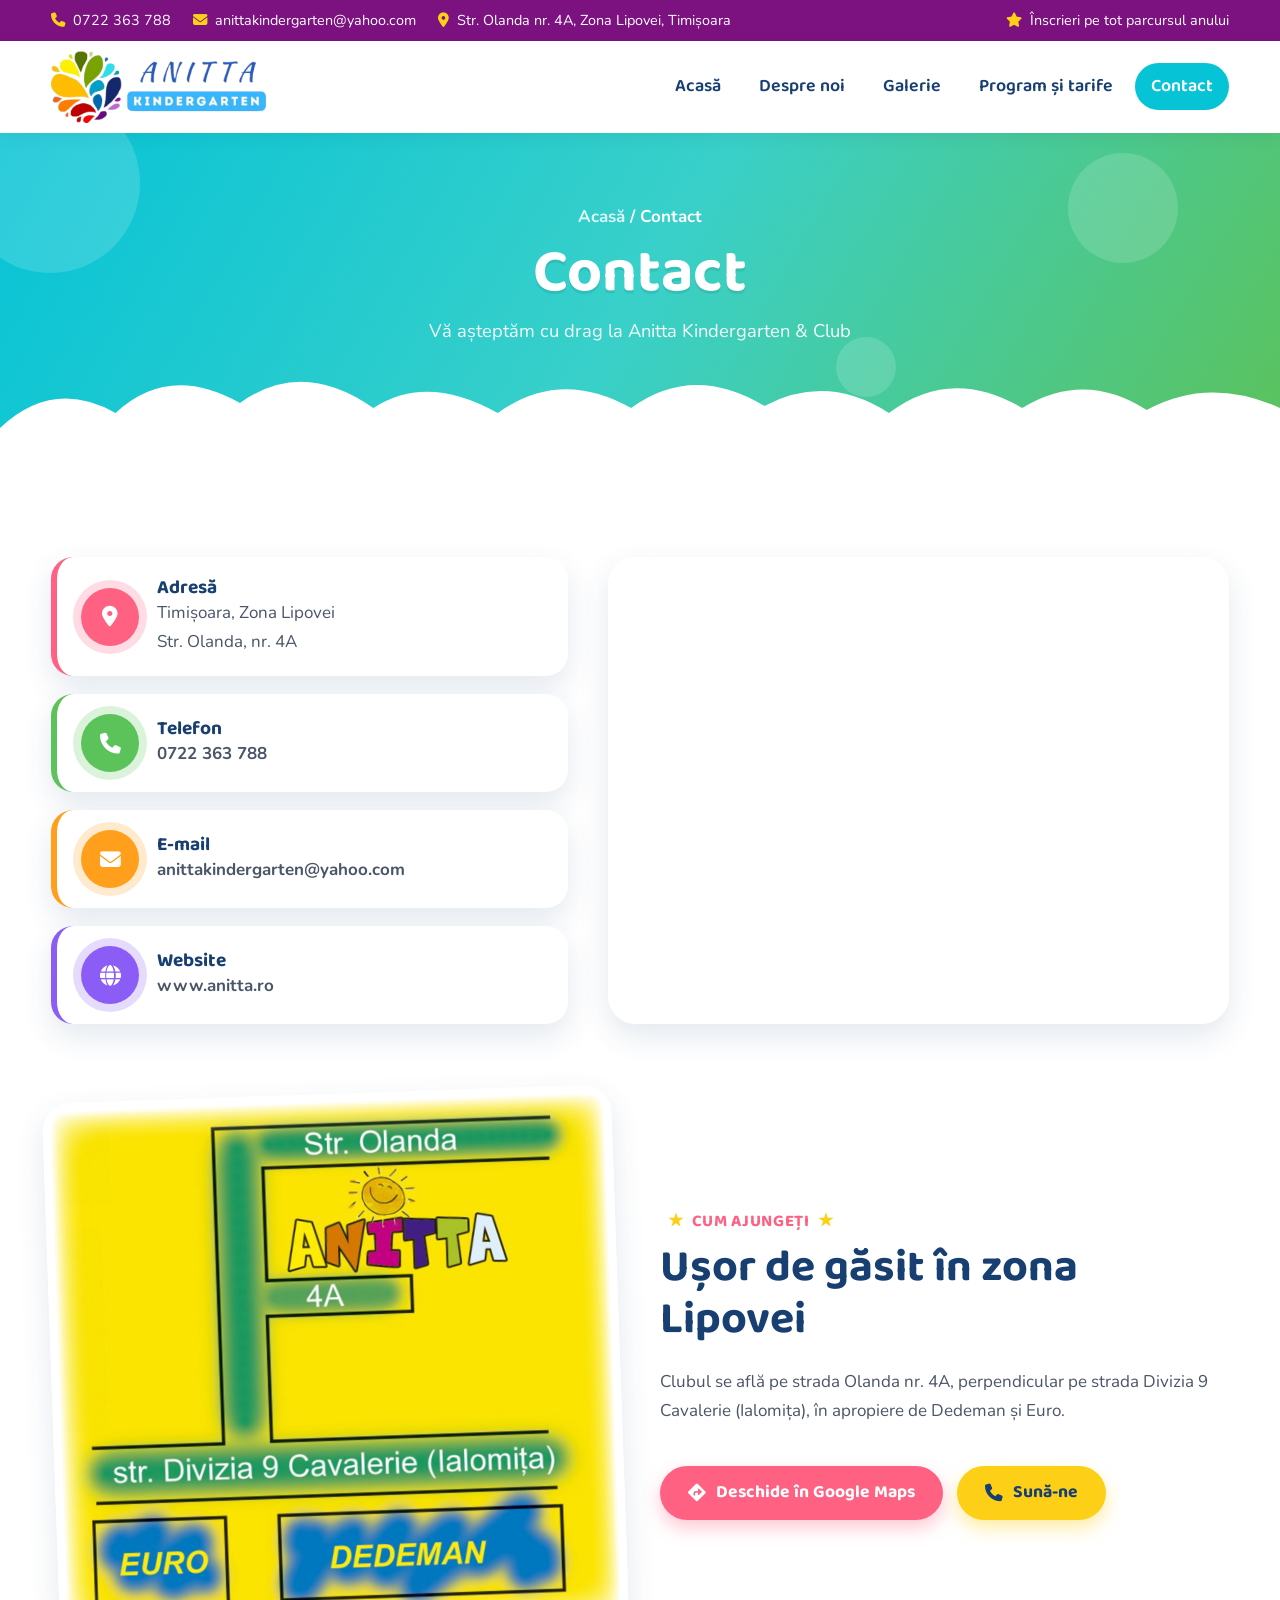
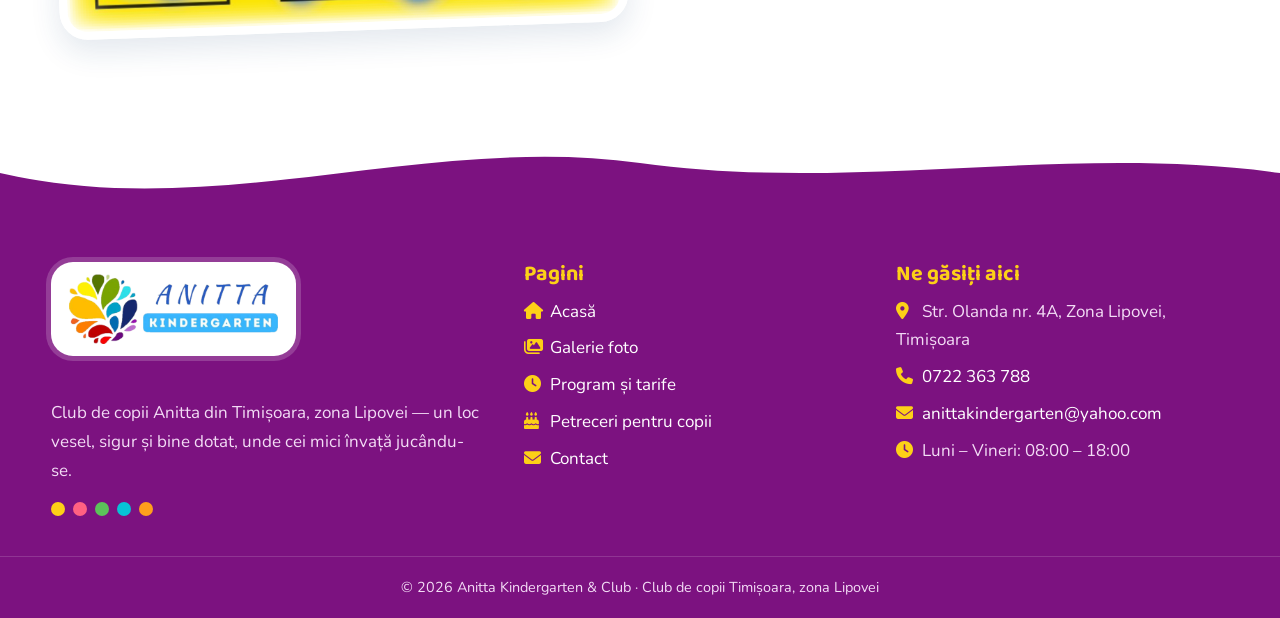
==== commit 676f7d10: "Replace old despre-noi photos with new ones, renumber a1-a16 Co-Authored-By: Devin AI <158243242+dev" ====
--- a/contact.html
+++ b/contact.html
@@ -8,7 +8,7 @@
 <meta name="keywords" content="club copii, grădiniță, timișoara, lipovei, calea lipovei, anitta">
 <meta property="og:title" content="Contact – Club de copii Anitta Timișoara">
 <meta property="og:description" content="Contact Club de copii Anitta Timișoara: Str. Olanda nr. 4A, zona Lipovei. Telefon 0722 363 788.">
-<meta property="og:image" content="assets/img/galerie/despre-noi/a28.jpg">
+<meta property="og:image" content="assets/img/galerie/despre-noi/a10.jpg">
 <link rel="icon" href="assets/img/favicon-32.png" type="image/png" sizes="32x32">
 <link rel="apple-touch-icon" href="assets/img/anitta-kindergarten-icon.png">
 <link rel="preconnect" href="https://fonts.googleapis.com">
--- a/assets/css/style.css
+++ b/assets/css/style.css
@@ -483,7 +483,7 @@
 .site-footer ul { list-style: none; padding: 0; margin: 0; display: grid; gap: 8px; }
 .site-footer ul i { color: var(--yellow); width: 22px; }
 .footer-logo { display: inline-block; background: #fff; padding: 12px 18px; border-radius: 22px; margin-bottom: 16px; box-shadow: 0 0 0 5px rgba(255, 255, 255, .18); }
-.footer.logo img { height: 72px; width: auto; }
+.footer-logo img { height: 70px; width: auto; }
 .footer-bottom { border-top: 1px solid rgba(255, 255, 255, .15); padding: 18px 0; font-size: .9rem; text-align: center; }
 .dots { display: flex; gap: 8px; margin-top: 16px; }
 .dots span { width: 14px; height: 14px; border-radius: 50%; }
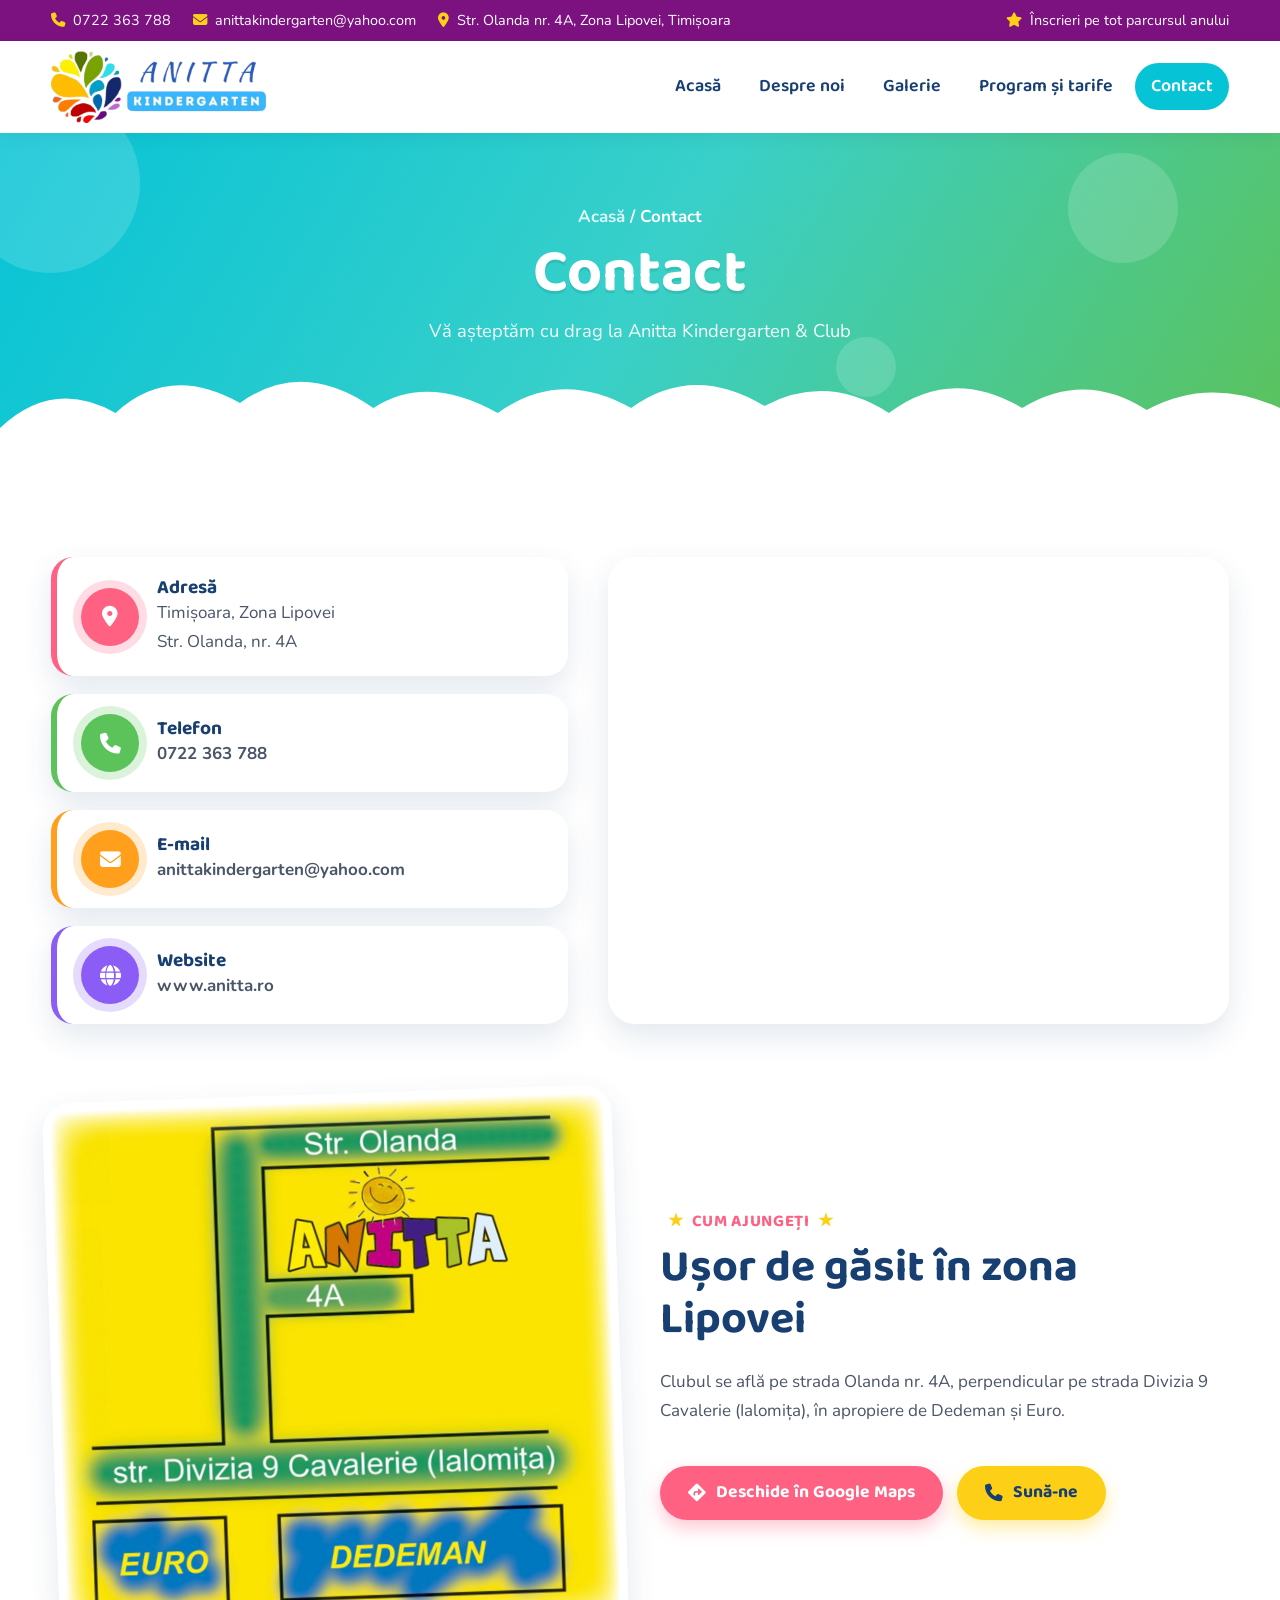
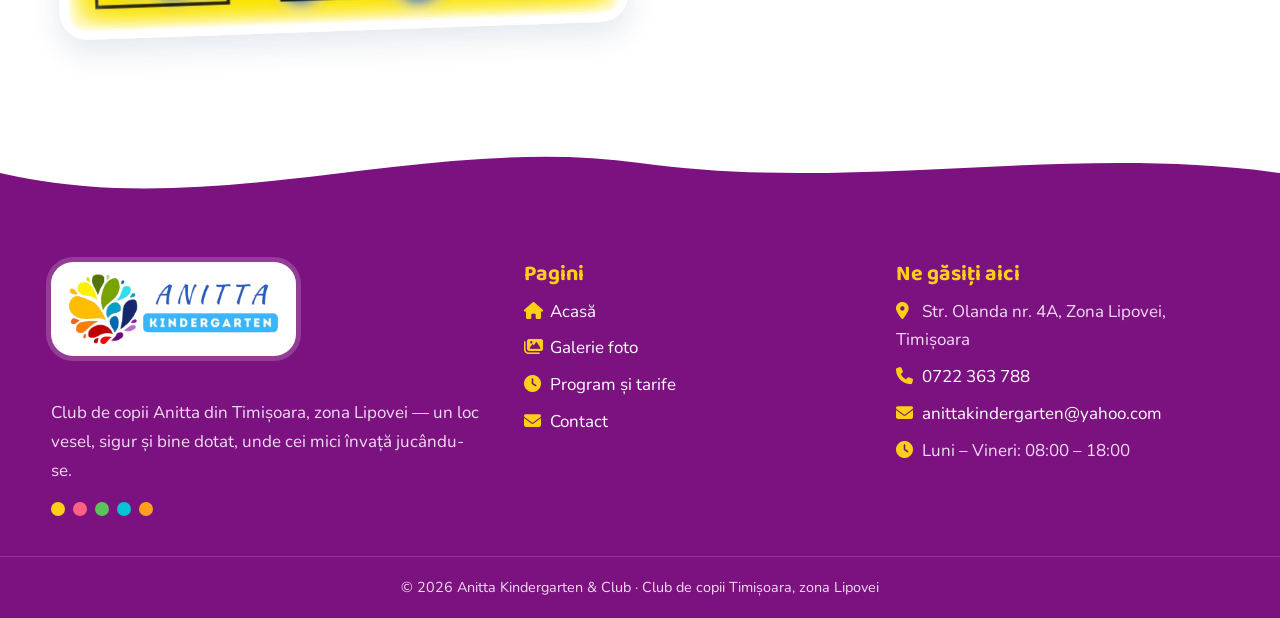
==== commit 6d795c58: "Remove petreceri page and its links Co-Authored-By: Devin AI <158243242+devin-ai-integration[bot]@us" ====
--- a/contact.html
+++ b/contact.html
@@ -8,7 +8,7 @@
 <meta name="keywords" content="club copii, grădiniță, timișoara, lipovei, calea lipovei, anitta">
 <meta property="og:title" content="Contact – Club de copii Anitta Timișoara">
 <meta property="og:description" content="Contact Club de copii Anitta Timișoara: Str. Olanda nr. 4A, zona Lipovei. Telefon 0722 363 788.">
-<meta property="og:image" content="assets/img/galerie/despre-noi/a10.jpg">
+<meta property="og:image" content="assets/img/galerie/despre-noi/a2.jpg">
 <link rel="icon" href="assets/img/favicon-32.png" type="image/png" sizes="32x32">
 <link rel="apple-touch-icon" href="assets/img/anitta-kindergarten-icon.png">
 <link rel="preconnect" href="https://fonts.googleapis.com">
@@ -87,7 +87,6 @@
         <li><a href="index.html"><i class="fa-solid fa-house"></i> Acasă</a></li>
         <li><a href="galerie.html"><i class="fa-solid fa-images"></i> Galerie foto</a></li>
         <li><a href="program.html"><i class="fa-solid fa-clock"></i> Program și tarife</a></li>
-        <li><a href="petreceri.html"><i class="fa-solid fa-cake-candles"></i> Petreceri pentru copii</a></li>
         <li><a href="contact.html"><i class="fa-solid fa-envelope"></i> Contact</a></li>
       </ul>
     </div>
--- a/assets/css/style.css
+++ b/assets/css/style.css
@@ -228,7 +228,6 @@
   padding: 70px 0 120px;
   overflow: hidden;
 }
-.page-banner.banner--pink { background: linear-gradient(120deg, var(--pink) 0%, var(--orange) 100%); }
 .page-banner.banner--violet { background: linear-gradient(120deg, var(--violet) 0%, var(--pink) 100%); }
 .page-banner.banner--sun { background: linear-gradient(120deg, var(--orange) 0%, var(--yellow) 100%); }
 .page-banner h1 { color: #fff; margin-bottom: 6px; text-shadow: 0 3px 0 rgba(0, 0, 0, .08); }
@@ -462,15 +461,6 @@
 .map iframe { width: 100%; height: 100%; min-height: 380px; border: 0; display: block; }
 .access-map { display: grid; grid-template-columns: 1fr 1fr; gap: 40px; align-items: center; margin-top: 70px; }
 .access-map img { border-radius: 28px; box-shadow: var(--shadow); transform: rotate(-2deg); border: 8px solid #fff; }
-
-/* ---------- Party ---------- */
-.days-badge {
-  display: inline-flex; align-items: center; gap: 10px;
-  background: var(--yellow); color: var(--navy);
-  font-family: var(--font-head); font-weight: 700; font-size: 1.2rem;
-  padding: 8px 24px; border-radius: 999px;
-}
-.party-list { display: grid; grid-template-columns: 1fr 1fr; gap: 6px 20px; }
 
 /* ---------- Footer ---------- */
 .site-footer { background: var(--purple); color: #f3dcf5; position: relative; margin-top: 90px; }
@@ -524,7 +514,7 @@
 @media (max-width: 600px) {
   body { font-size: 16px; }
   .section { padding: 64px 0; }
-  .cards, .activity-grid, .footer-grid, .party-list { grid-template-columns: 1fr; }
+  .cards, .activity-grid, .footer-grid { grid-template-columns: 1fr; }
   .gallery-strip { grid-template-columns: repeat(2, 1fr); }
   .logo img { height: 56px; }
   .float-card--a { left: 0; }
